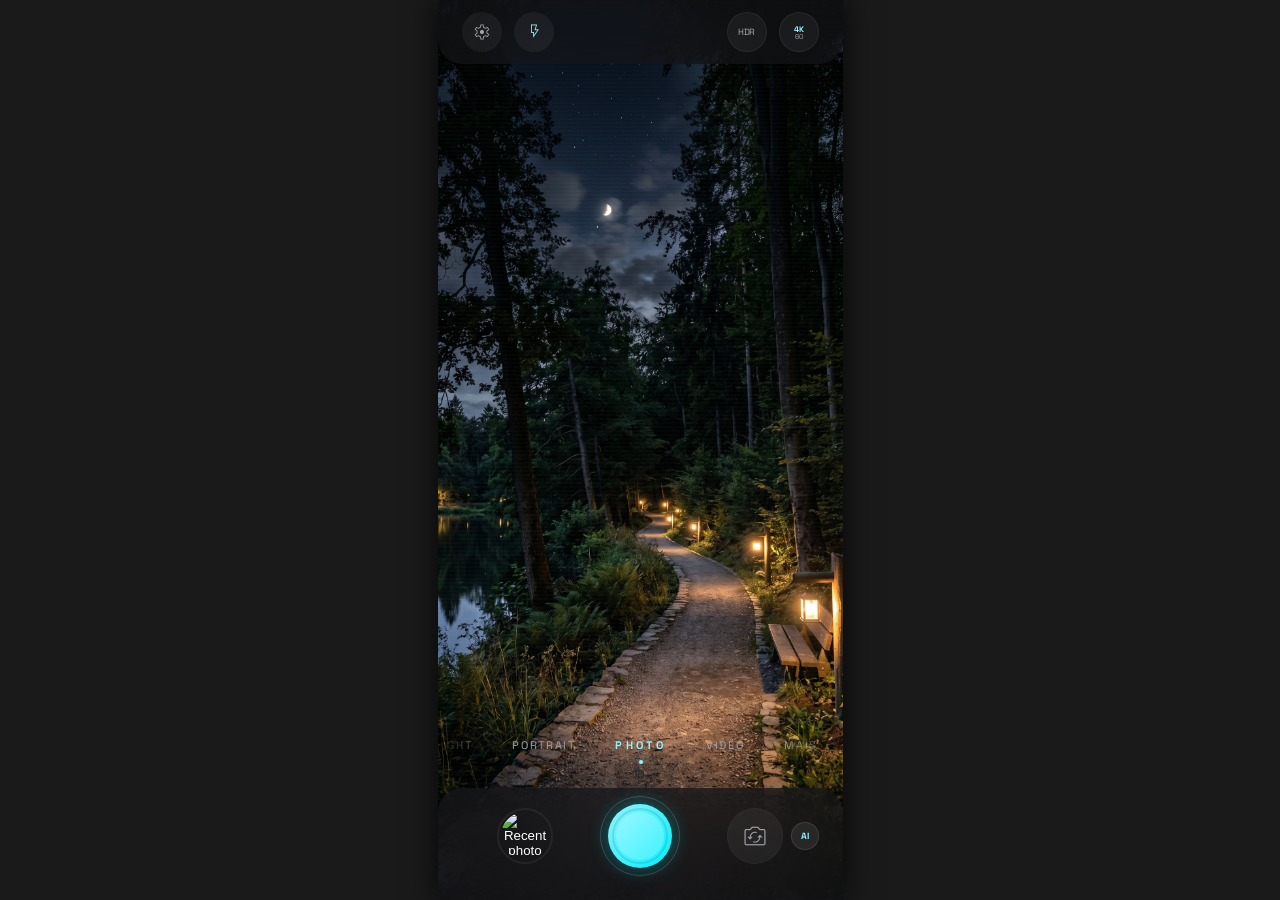
==== index.html @ 6287ccce "the english version" ====
<!DOCTYPE html>
<html lang="en">
<head>
    <meta charset="utf-8">
    <meta name="viewport" content="width=device-width, initial-scale=1.0, maximum-scale=1.0, user-scalable=no">
    <title>JOVI - Precision Camera</title>
    
    <!-- Fonts -->
    <link rel="preconnect" href="https://fonts.googleapis.com">
    <link rel="preconnect" href="https://fonts.gstatic.com" crossorigin>
    <link href="https://fonts.googleapis.com/css2?family=Inter:wght@400;500;600&family=Space+Grotesk:wght@300;400;500;700&display=swap" rel="stylesheet">
    <link href="https://fonts.googleapis.com/css2?family=Material+Symbols+Outlined:wght,FILL@100..700,0..1&display=swap" rel="stylesheet">
    
    <!-- Styles -->
    <link rel="stylesheet" href="src/css/style.css">
</head>
<body class="app-wrapper">
    <!-- App Container -->
    <main class="app-container" id="camera-app">
        <!-- Viewfinder Layer -->
        <div class="viewfinder-layer">
            <img id="camera-view" src="assets/imagem1.png" alt="Camera view" class="camera-view">
            <div class="scanline" aria-hidden="true"></div>
            <div class="viewfinder-overlay" aria-hidden="true"></div>
        </div>

        <!-- Top Navigation -->
        <header>
            <div class="header-group">
                <button class="icon-btn" aria-label="Settings">
                    <span class="material-symbols-outlined">settings</span>
                </button>
                <button class="icon-btn primary" aria-label="Flash">
                    <span class="material-symbols-outlined">flash_on</span>
                </button>
            </div>

            <div class="header-group">
                <button class="status-badge" aria-label="HDR settings">
                    <span class="badge-text-hdr">HDR</span>
                </button>
                <button class="status-badge" aria-label="Resolution and framerate">
                    <div class="badge-resolution">
                        <span class="res-main">4K</span>
                        <span class="res-sub">60</span>
                    </div>
                </button>
            </div>
        </header>

        <!-- Mode Picker -->
        <nav class="mode-picker" aria-label="Camera Modes">
            <div class="mode-list">
                <button class="mode-item">Night</button>
                <button class="mode-item">Portrait</button>
                <button class="mode-item active">Photo</button>
                <button class="mode-item">Video</button>
                <button class="mode-item">Mais</button>
            </div>
        </nav>

        <!-- Bottom Navigation -->
        <footer>
            <!-- Gallery -->
            <button class="gallery-btn" aria-label="Open Gallery">
                <img alt="Recent photo preview" class="gallery-img" src="https://lh3.googleusercontent.com/aida-public/[base64]">
            </button>

            <!-- Shutter -->
            <div class="shutter-container">
                <div class="shutter-glow" aria-hidden="true"></div>
                <button class="shutter-btn" aria-label="Take photo">
                    <div class="shutter-inner">
                        <div class="shutter-core"></div>
                    </div>
                </button>
            </div>

            <!-- Flip Camera & AI -->
            <div class="flip-wrapper">
                <button class="flip-btn" aria-label="Switch camera">
                    <span class="material-symbols-outlined">flip_camera_ios</span>
                </button>
                <button class="ai-btn" aria-label="AI Mode">AI</button>
            </div>
        </footer>

        <!-- AI Chat Overlay -->
        <section class="ai-overlay" id="ai-overlay">
            <div class="ai-panel">
                <!-- Header -->
                <div class="ai-header">
                    <div class="ai-header-left">
                        <span class="ai-logo">AI</span>
                        <span class="ai-title">JOVI AI</span>
                    </div>
                    <button class="ai-close-btn" id="ai-close" aria-label="Close AI">
                        <span class="material-symbols-outlined">close</span>
                    </button>
                </div>

                <!-- Messages -->
                <div class="ai-messages" id="ai-messages">
                    <div class="ai-msg ai-msg-bot">
                        <div class="ai-avatar">AI</div>
                        <div class="ai-bubble">Olá! Sou a JOVI AI. Como posso ajudar com sua foto?</div>
                    </div>
                </div>

                <!-- Input -->
                <div class="ai-input-area">
                    <input type="text" class="ai-input" id="ai-input" placeholder="Pergunte à IA..." />
                    <button class="ai-send-btn" id="ai-send" aria-label="Send message">
                        <span class="material-symbols-outlined">send</span>
                    </button>
                </div>
            </div>
        </section>
    </main>

    <script src="src/js/script.js"></script>
</body>
</html>
---- src/css/style.css ----
:root {
    --primary: #8ff5ff;
    --primary-container: #00eefc;
    --background: #0e0e0e;
    --surface-lowest: #000000;
    --surface-container: #191919;
    --on-surface: #ffffff;
    --on-surface-variant: #ababab;
    --outline-variant: rgba(72, 72, 72, 0.3);
    --zinc-900: #18181b;
    --white-5: rgba(255, 255, 255, 0.05);
    --white-10: rgba(255, 255, 255, 0.1);
    --white-20: rgba(255, 255, 255, 0.2);
    
    --font-headline: 'Space Grotesk', sans-serif;
    --font-body: 'Inter', sans-serif;
}

* {
    margin: 0;
    padding: 0;
    box-sizing: border-box;
}

body {
    background-color: #1a1a1a;
    color: var(--on-surface);
    font-family: var(--font-body);
    overflow: hidden;
    user-select: none;
    -webkit-user-select: none;
}

.app-wrapper {
    display: flex;
    justify-content: center;
    align-items: center;
    width: 100vw;
    width: 100dvw;
    height: 100vh;
    height: 100dvh;
}

.app-container {
    position: relative;
    aspect-ratio: 1260 / 2800;
    height: 100%;
    max-height: 100dvh;
    max-width: 100dvw;
    overflow: hidden;
    background-color: var(--surface-lowest);
    box-shadow: 0 0 30px rgba(0,0,0,0.8);
}

@media (max-aspect-ratio: 1260/2800) {
    .app-container {
        height: auto;
        width: 100%;
        box-shadow: none;
    }
}

/* Viewfinder */
.viewfinder-layer {
    position: absolute;
    inset: 0;
    z-index: 0;
    overflow: hidden;
    background-color: var(--surface-lowest);
}

.camera-view {
    position: absolute;
    inset: 0;
    width: 100%;
    height: 100%;
    object-fit: cover;
    transition: transform 0.5s ease-in-out;
}

.scanline {
    position: absolute;
    inset: 0;
    background: linear-gradient(to bottom, transparent 50%, rgba(143, 245, 255, 0.05) 50%);
    background-size: 100% 4px;
    opacity: 0.3;
    pointer-events: none;
}

.viewfinder-overlay {
    position: absolute;
    inset: 0;
    background: linear-gradient(to bottom, rgba(0,0,0,0.4) 0%, rgba(0,0,0,0) 20%, rgba(0,0,0,0) 80%, rgba(0,0,0,0.6) 100%);
    pointer-events: none;
}

/* Header */
header {
    position: absolute;
    top: 0;
    width: 100%;
    z-index: 50;
    display: flex;
    justify-content: space-between;
    align-items: center;
    padding: 0 1.5rem;
    height: 4rem;
    background-color: rgba(24, 24, 27, 0.6);
    backdrop-filter: blur(20px);
    -webkit-backdrop-filter: blur(20px);
    border-bottom-left-radius: 1.5rem;
    border-bottom-right-radius: 1.5rem;
}

.header-group {
    display: flex;
    align-items: center;
    gap: 0.75rem;
}

/* Buttons */
button {
    background: none;
    border: none;
    cursor: pointer;
    color: inherit;
    transition: all 0.2s ease;
    display: flex;
    align-items: center;
    justify-content: center;
    outline: none;
}

.icon-btn {
    width: 2.5rem;
    height: 2.5rem;
    border-radius: 50%;
    background-color: var(--white-5);
    color: #a1a1aa;
}

.icon-btn:active {
    transform: scale(0.9);
    background-color: var(--white-20);
}

.icon-btn.primary {
    color: var(--primary);
}

.status-badge {
    width: 2.5rem;
    height: 2.5rem;
    border-radius: 50%;
    background-color: var(--white-5);
    border: 1px solid var(--outline-variant);
}

.status-badge:active {
    transform: scale(0.9);
    background-color: var(--white-20);
}

.badge-text-hdr {
    font-family: var(--font-headline);
    font-size: 9px;
    letter-spacing: -0.025em;
    color: var(--on-surface-variant);
}

.badge-resolution {
    display: flex;
    flex-direction: column;
    align-items: center;
}

.res-main {
    font-family: var(--font-headline);
    font-size: 8px;
    color: var(--primary);
    font-weight: bold;
    line-height: 1;
}

.res-sub {
    font-family: var(--font-headline);
    font-size: 7px;
    color: #a1a1aa;
    line-height: 1;
}

/* Mode Picker */
.mode-picker {
    position: absolute;
    bottom: 8.5rem;
    width: 100%;
    z-index: 40;
    overflow: hidden;
}

.mode-list {
    display: flex;
    align-items: center;
    gap: 2.5rem;
    padding: 0 50%; /* Allow first/last items to center */
    overflow-x: auto;
    scrollbar-width: none;
    -ms-overflow-style: none;
    scroll-snap-type: x mandatory;
    mask-image: linear-gradient(to right, transparent, black 15%, black 85%, transparent);
    -webkit-mask-image: linear-gradient(to right, transparent, black 15%, black 85%, transparent);
}

.mode-list::-webkit-scrollbar {
    display: none;
}

.mode-item {
    color: #a1a1aa;
    font-family: var(--font-headline);
    font-size: 11px;
    letter-spacing: 0.15em;
    text-transform: uppercase;
    white-space: nowrap;
    scroll-snap-align: center;
    position: relative;
    padding-bottom: 0.75rem;
    flex-shrink: 0;
    transition: all 0.3s ease;
}

.mode-item:hover {
    color: var(--on-surface);
}

.mode-item.active {
    color: var(--primary);
    font-weight: bold;
    letter-spacing: 0.3em;
}

.mode-item.active::after {
    content: '';
    position: absolute;
    bottom: 0;
    left: 50%;
    transform: translateX(-50%);
    width: 4px;
    height: 4px;
    background-color: var(--primary);
    border-radius: 50%;
    box-shadow: 0 0 8px var(--primary);
}

/* Bottom Navigation */
footer {
    position: absolute;
    bottom: 0;
    width: 100%;
    z-index: 50;
    display: flex;
    justify-content: space-around;
    align-items: center;
    padding: 1rem 2rem 2rem;
    background-color: rgba(24, 24, 27, 0.7);
    backdrop-filter: blur(30px);
    -webkit-backdrop-filter: blur(30px);
    border-top-left-radius: 1.5rem;
    border-top-right-radius: 1.5rem;
}

.flip-wrapper {
    position: relative;
    width: 3.5rem;
    height: 3.5rem;
    display: flex;
    align-items: center;
    justify-content: center;
}

.ai-btn {
    position: absolute;
    left: 100%;
    margin-left: 0.5rem;
    width: 1.75rem;
    height: 1.75rem;
    border-radius: 50%;
    background-color: rgba(255, 255, 255, 0.08);
    color: var(--primary);
    font-size: 9px;
    font-weight: 700;
    font-family: var(--font-headline);
    border: 1px solid rgba(255, 255, 255, 0.1);
    transition: all 0.2s ease;
    display: flex;
    align-items: center;
    justify-content: center;
    cursor: pointer;
}

.ai-btn:active {
    transform: scale(0.9);
    background-color: rgba(255, 255, 255, 0.2);
}

.gallery-btn {
    width: 3.5rem;
    height: 3.5rem;
    border-radius: 50%;
    overflow: hidden;
    border: 2px solid var(--outline-variant);
    padding: 2px;
}

.gallery-btn:hover {
    transform: scale(1.1);
}

.gallery-img {
    width: 100%;
    height: 100%;
    object-fit: cover;
    border-radius: 50%;
}

.shutter-container {
    position: relative;
    display: flex;
    align-items: center;
    justify-content: center;
}

.shutter-glow {
    position: absolute;
    width: 5rem;
    height: 5rem;
    border-radius: 50%;
    border: 1px solid rgba(143, 245, 255, 0.2);
    animation: pulse 2s infinite;
    pointer-events: none;
}

.shutter-btn {
    width: 4rem;
    height: 4rem;
    border-radius: 50%;
    background: linear-gradient(to bottom right, var(--primary), var(--primary-container));
    box-shadow: 0 0 20px rgba(0, 240, 255, 0.4);
}

.shutter-btn:active {
    transform: scale(0.95);
    box-shadow: inset 0 0 10px rgba(0,0,0,0.2);
}

.shutter-inner {
    width: 3.5rem;
    height: 3.5rem;
    border: 2px solid rgba(0, 0, 0, 0.1);
    border-radius: 50%;
    display: flex;
    align-items: center;
    justify-content: center;
}

.shutter-core {
    width: 3rem;
    height: 3rem;
    background-color: rgba(255, 255, 255, 0.2);
    border-radius: 50%;
}

.flip-btn {
    width: 3.5rem;
    height: 3.5rem;
    border-radius: 50%;
    background-color: var(--white-5);
    border: 1px solid rgba(72, 72, 72, 0.2);
    color: #a1a1aa;
}

.flip-btn:hover {
    transform: scale(1.1);
}

.flip-btn:active {
    transform: scale(0.9);
    color: var(--primary);
}

/* Icons */
.material-symbols-outlined {
    font-variation-settings: 'FILL' 0, 'wght' 200, 'GRAD' 0, 'opsz' 24;
    font-size: 20px;
}

.flip-btn .material-symbols-outlined {
    font-size: 28px;
}

@keyframes pulse {
    0% { transform: scale(1); opacity: 0.5; }
    50% { transform: scale(1.1); opacity: 0.2; }
    100% { transform: scale(1); opacity: 0.5; }
}
/* More Screen Grid (Inside Viewfinder) */
.more-viewfinder-grid {
    position: absolute;
    inset: 0;
    z-index: 1;
    display: flex;
    flex-direction: column;
    padding: 6rem 1.5rem 12rem;
    overflow-y: auto;
    scrollbar-width: none;
}

.more-viewfinder-grid::-webkit-scrollbar {
    display: none;
}

.modes-grid {
    display: grid;
    grid-template-columns: repeat(3, 1fr);
    gap: 2rem 1rem;
    width: 100%;
}

.mode-option {
    display: flex;
    flex-direction: column;
    align-items: center;
    gap: 0.75rem;
    cursor: pointer;
    transition: transform 0.2s ease;
}

.mode-option:active {
    transform: scale(0.9);
}

.mode-icon-wrapper {
    width: 4rem;
    height: 4rem;
    border-radius: 50%;
    background-color: rgba(255, 255, 255, 0.05);
    border: 1px solid rgba(255, 255, 255, 0.1);
    display: flex;
    align-items: center;
    justify-content: center;
    color: var(--primary);
}

.mode-icon-wrapper .material-symbols-outlined {
    font-size: 24px;
    font-variation-settings: 'FILL' 0, 'wght' 300;
    display: inline-block;
    width: 24px;
    height: 24px;
    overflow: hidden;
}

.mode-label {
    font-family: var(--font-headline);
    font-size: 9px;
    letter-spacing: 0.05em;
    text-transform: uppercase;
    text-align: center;
    color: #efefef;
    font-weight: 500;
    max-width: 80px;
}

/* Background Grid (Subtle) */
.grid-pattern {
    position: absolute;
    inset: 0;
    background-image: 
        linear-gradient(rgba(255, 255, 255, 0.02) 1px, transparent 1px),
        linear-gradient(90deg, rgba(255, 255, 255, 0.02) 1px, transparent 1px);
    background-size: 30px 30px;
    pointer-events: none;
    z-index: 0;
}

/* Transitions */
.viewfinder-layer {
    transition: filter 0.5s cubic-bezier(0.4, 0, 0.2, 1);
}

.mode-transitioning .viewfinder-layer {
    filter: blur(10px) brightness(0.5);
}

/* ========================= */
/* AI Chat Overlay            */
/* ========================= */

.ai-overlay {
    position: absolute;
    inset: 0;
    z-index: 200;
    display: flex;
    align-items: flex-end;
    opacity: 0;
    pointer-events: none;
    transition: opacity 0.35s ease;
    overflow: hidden;
}

.ai-overlay.ai-overlay-visible {
    opacity: 1;
    pointer-events: auto;
}

.ai-panel {
    width: 100%;
    height: 85%;
    display: flex;
    flex-direction: column;
    background: rgba(10, 10, 12, 0.78);
    backdrop-filter: blur(24px);
    -webkit-backdrop-filter: blur(24px);
    border-top-left-radius: 1.5rem;
    border-top-right-radius: 1.5rem;
    border-top: 1px solid rgba(143, 245, 255, 0.1);
    transform: translateY(100%);
    transition: transform 0.4s cubic-bezier(0.32, 0.72, 0, 1);
}

.ai-overlay.ai-overlay-visible .ai-panel {
    transform: translateY(0);
}

/* Header */
.ai-header {
    display: flex;
    align-items: center;
    justify-content: space-between;
    padding: 1.25rem 1.5rem 1rem;
    border-bottom: 1px solid rgba(255, 255, 255, 0.06);
    flex-shrink: 0;
}

.ai-header-left {
    display: flex;
    align-items: center;
    gap: 0.75rem;
}

.ai-logo {
    width: 1.75rem;
    height: 1.75rem;
    border-radius: 50%;
    background: linear-gradient(135deg, var(--primary), var(--primary-container));
    color: #000;
    font-size: 9px;
    font-weight: 800;
    font-family: var(--font-headline);
    display: flex;
    align-items: center;
    justify-content: center;
}

.ai-title {
    font-family: var(--font-headline);
    font-size: 14px;
    font-weight: 600;
    letter-spacing: 0.1em;
    color: var(--on-surface);
}

.ai-close-btn {
    width: 2rem;
    height: 2rem;
    border-radius: 50%;
    background: rgba(255, 255, 255, 0.06);
    color: var(--on-surface-variant);
}

.ai-close-btn:active {
    transform: scale(0.9);
    background: var(--white-20);
}

.ai-close-btn .material-symbols-outlined {
    font-size: 18px;
}

/* Messages Area */
.ai-messages {
    flex: 1;
    overflow-y: auto;
    padding: 1.25rem 1rem;
    display: flex;
    flex-direction: column;
    gap: 1rem;
    scrollbar-width: none;
}

.ai-messages::-webkit-scrollbar {
    display: none;
}

.ai-msg {
    display: flex;
    align-items: flex-start;
    gap: 0.6rem;
    max-width: 90%;
    animation: aiMsgIn 0.3s ease-out;
}

.ai-msg-bot {
    align-self: flex-start;
}

.ai-msg-user {
    align-self: flex-end;
    flex-direction: row-reverse;
}

.ai-avatar {
    width: 1.5rem;
    height: 1.5rem;
    border-radius: 50%;
    background: linear-gradient(135deg, var(--primary), var(--primary-container));
    color: #000;
    font-size: 7px;
    font-weight: 800;
    font-family: var(--font-headline);
    display: flex;
    align-items: center;
    justify-content: center;
    flex-shrink: 0;
    margin-top: 0.15rem;
}

.ai-msg-user .ai-avatar {
    background: rgba(255, 255, 255, 0.15);
    color: var(--on-surface);
}

.ai-bubble {
    background: rgba(255, 255, 255, 0.06);
    border: 1px solid rgba(255, 255, 255, 0.05);
    border-radius: 1rem;
    padding: 0.65rem 0.9rem;
    font-size: 12px;
    line-height: 1.5;
    color: var(--on-surface);
    font-family: var(--font-body);
}

.ai-msg-user .ai-bubble {
    background: rgba(143, 245, 255, 0.1);
    border-color: rgba(143, 245, 255, 0.15);
}

/* Typing indicator */
.ai-typing .ai-bubble::after {
    content: '...';
    animation: aiDots 1.2s steps(4, end) infinite;
}

@keyframes aiDots {
    0% { content: ''; }
    25% { content: '.'; }
    50% { content: '..'; }
    75% { content: '...'; }
}

/* Input Area */
.ai-input-area {
    display: flex;
    align-items: center;
    gap: 0.5rem;
    padding: 0.75rem 1rem 1.5rem;
    border-top: 1px solid rgba(255, 255, 255, 0.06);
    flex-shrink: 0;
}

.ai-input {
    flex: 1;
    height: 2.5rem;
    border-radius: 1.25rem;
    border: 1px solid rgba(255, 255, 255, 0.1);
    background: rgba(255, 255, 255, 0.05);
    color: var(--on-surface);
    font-family: var(--font-body);
    font-size: 13px;
    padding: 0 1rem;
    outline: none;
    transition: border-color 0.2s ease;
}

.ai-input::placeholder {
    color: rgba(255, 255, 255, 0.3);
}

.ai-input:focus {
    border-color: rgba(143, 245, 255, 0.3);
}

.ai-send-btn {
    width: 2.5rem;
    height: 2.5rem;
    border-radius: 50%;
    background: linear-gradient(135deg, var(--primary), var(--primary-container));
    color: #000;
    flex-shrink: 0;
}

.ai-send-btn:active {
    transform: scale(0.9);
}

.ai-send-btn .material-symbols-outlined {
    font-size: 18px;
    font-variation-settings: 'FILL' 1;
}

@keyframes aiMsgIn {
    from {
        opacity: 0;
        transform: translateY(8px);
    }
    to {
        opacity: 1;
        transform: translateY(0);
    }
}
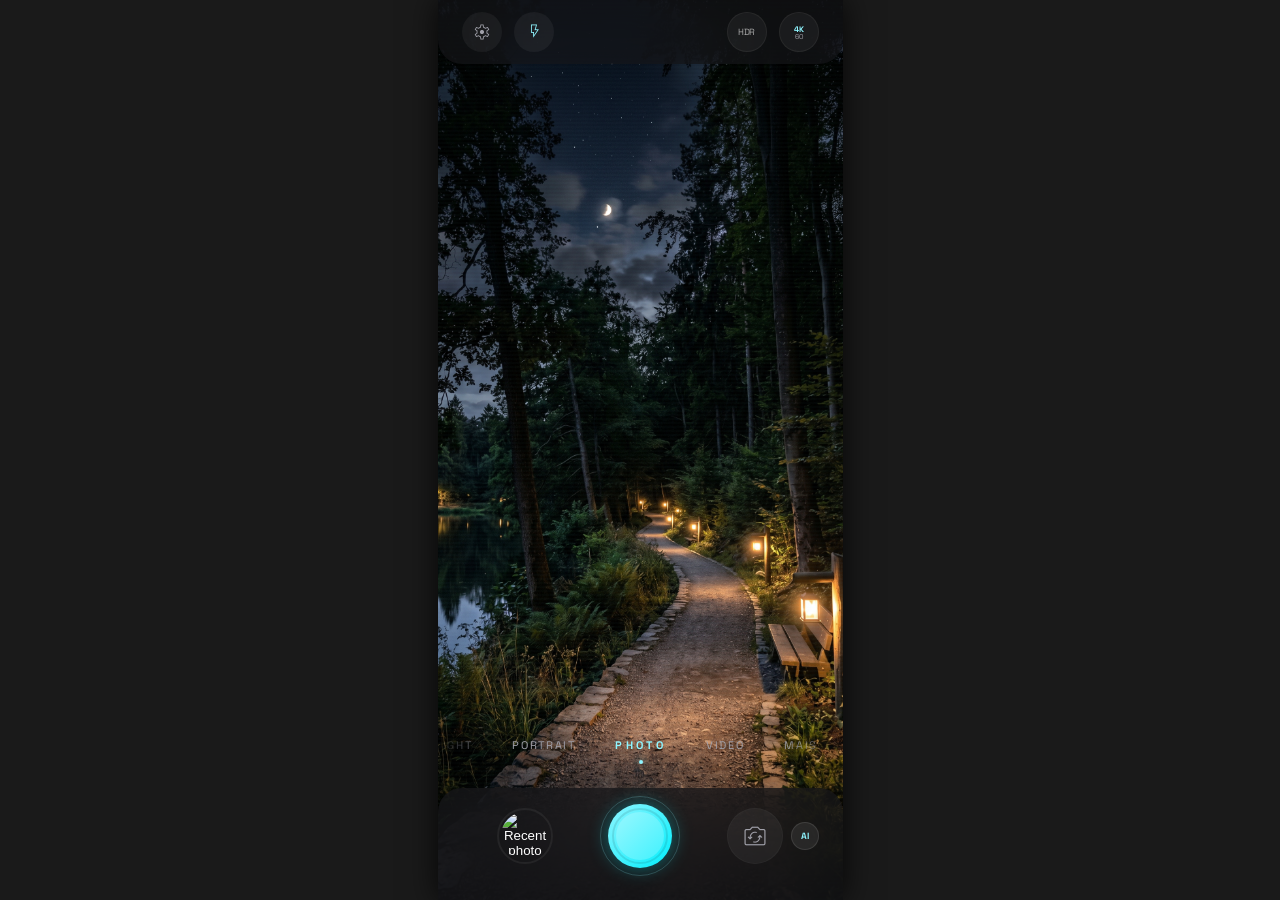
==== commit 8be51627: "docs: Traduz os comentários do código para português" ====
--- a/index.html
+++ b/index.html
@@ -5,13 +5,13 @@
     <meta name="viewport" content="width=device-width, initial-scale=1.0, maximum-scale=1.0, user-scalable=no">
     <title>JOVI - Precision Camera</title>
     
-    <!-- Fonts -->
+    <!-- API EXTERNO -->
     <link rel="preconnect" href="https://fonts.googleapis.com">
     <link rel="preconnect" href="https://fonts.gstatic.com" crossorigin>
     <link href="https://fonts.googleapis.com/css2?family=Inter:wght@400;500;600&family=Space+Grotesk:wght@300;400;500;700&display=swap" rel="stylesheet">
     <link href="https://fonts.googleapis.com/css2?family=Material+Symbols+Outlined:wght,FILL@100..700,0..1&display=swap" rel="stylesheet">
     
-    <!-- Styles -->
+    <!-- CSS EXTERNO -->
     <link rel="stylesheet" href="src/css/style.css">
 </head>
 <body class="app-wrapper">
@@ -19,12 +19,12 @@
     <main class="app-container" id="camera-app">
         <!-- Viewfinder Layer -->
         <div class="viewfinder-layer">
-            <img id="camera-view" src="assets/imagem1.png" alt="Camera view" class="camera-view">
+            <img id="camera-view" src="/assets/imagem1.png" alt="Camera view" class="camera-view">
             <div class="scanline" aria-hidden="true"></div>
             <div class="viewfinder-overlay" aria-hidden="true"></div>
         </div>
 
-        <!-- Top Navigation -->
+        <!-- Navegação superior -->
         <header>
             <div class="header-group">
                 <button class="icon-btn" aria-label="Settings">
@@ -48,7 +48,7 @@
             </div>
         </header>
 
-        <!-- Mode Picker -->
+        <!-- Seletor de modo -->
         <nav class="mode-picker" aria-label="Camera Modes">
             <div class="mode-list">
                 <button class="mode-item">Night</button>
@@ -59,9 +59,9 @@
             </div>
         </nav>
 
-        <!-- Bottom Navigation -->
+        <!-- Navegação inferior -->
         <footer>
-            <!-- Gallery -->
+            <!-- Galeria -->
             <button class="gallery-btn" aria-label="Open Gallery">
                 <img alt="Recent photo preview" class="gallery-img" src="https://lh3.googleusercontent.com/aida-public/[base64]">
             </button>
@@ -76,7 +76,7 @@
                 </button>
             </div>
 
-            <!-- Flip Camera & AI -->
+            <!-- Câmera Flip e IA -->
             <div class="flip-wrapper">
                 <button class="flip-btn" aria-label="Switch camera">
                     <span class="material-symbols-outlined">flip_camera_ios</span>
@@ -85,7 +85,7 @@
             </div>
         </footer>
 
-        <!-- AI Chat Overlay -->
+        <!-- Sobreposição de chat com IA -->
         <section class="ai-overlay" id="ai-overlay">
             <div class="ai-panel">
                 <!-- Header -->
@@ -99,7 +99,7 @@
                     </button>
                 </div>
 
-                <!-- Messages -->
+                <!-- Mensagens -->
                 <div class="ai-messages" id="ai-messages">
                     <div class="ai-msg ai-msg-bot">
                         <div class="ai-avatar">AI</div>
@@ -107,7 +107,7 @@
                     </div>
                 </div>
 
-                <!-- Input -->
+                <!-- Entrada -->
                 <div class="ai-input-area">
                     <input type="text" class="ai-input" id="ai-input" placeholder="Pergunte à IA..." />
                     <button class="ai-send-btn" id="ai-send" aria-label="Send message">
@@ -117,7 +117,8 @@
             </div>
         </section>
     </main>
-
+            
+    <!-- JS EXTERNO -->
     <script src="src/js/script.js"></script>
 </body>
 </html>
--- a/src/css/style.css
+++ b/src/css/style.css
@@ -189,7 +189,7 @@
     line-height: 1;
 }
 
-/* Mode Picker */
+/* Seletor de modo */
 .mode-picker {
     position: absolute;
     bottom: 8.5rem;
@@ -202,7 +202,7 @@
     display: flex;
     align-items: center;
     gap: 2.5rem;
-    padding: 0 50%; /* Allow first/last items to center */
+    padding: 0 50%; /* Permitir que o primeiro e o último item fiquem centralizados */
     overflow-x: auto;
     scrollbar-width: none;
     -ms-overflow-style: none;
@@ -252,7 +252,7 @@
     box-shadow: 0 0 8px var(--primary);
 }
 
-/* Bottom Navigation */
+/* Navegação na parte inferior */
 footer {
     position: absolute;
     bottom: 0;
@@ -388,7 +388,7 @@
     color: var(--primary);
 }
 
-/* Icons */
+/* Ícones */
 .material-symbols-outlined {
     font-variation-settings: 'FILL' 0, 'wght' 200, 'GRAD' 0, 'opsz' 24;
     font-size: 20px;
@@ -403,7 +403,7 @@
     50% { transform: scale(1.1); opacity: 0.2; }
     100% { transform: scale(1); opacity: 0.5; }
 }
-/* More Screen Grid (Inside Viewfinder) */
+/* Mais grade na tela (dentro do visor) */
 .more-viewfinder-grid {
     position: absolute;
     inset: 0;
@@ -471,7 +471,7 @@
     max-width: 80px;
 }
 
-/* Background Grid (Subtle) */
+/* Fundo em grade (sutil) */
 .grid-pattern {
     position: absolute;
     inset: 0;
@@ -483,7 +483,7 @@
     z-index: 0;
 }
 
-/* Transitions */
+/* Transições */
 .viewfinder-layer {
     transition: filter 0.5s cubic-bezier(0.4, 0, 0.2, 1);
 }
@@ -493,7 +493,7 @@
 }
 
 /* ========================= */
-/* AI Chat Overlay            */
+/* Janela de bate-papo com IA */
 /* ========================= */
 
 .ai-overlay {
@@ -587,7 +587,7 @@
     font-size: 18px;
 }
 
-/* Messages Area */
+/* Área de mensagens */
 .ai-messages {
     flex: 1;
     overflow-y: auto;
@@ -656,7 +656,7 @@
     border-color: rgba(143, 245, 255, 0.15);
 }
 
-/* Typing indicator */
+/* Indicador de digitação */
 .ai-typing .ai-bubble::after {
     content: '...';
     animation: aiDots 1.2s steps(4, end) infinite;
@@ -669,7 +669,7 @@
     75% { content: '...'; }
 }
 
-/* Input Area */
+/* Área de entrada */
 .ai-input-area {
     display: flex;
     align-items: center;
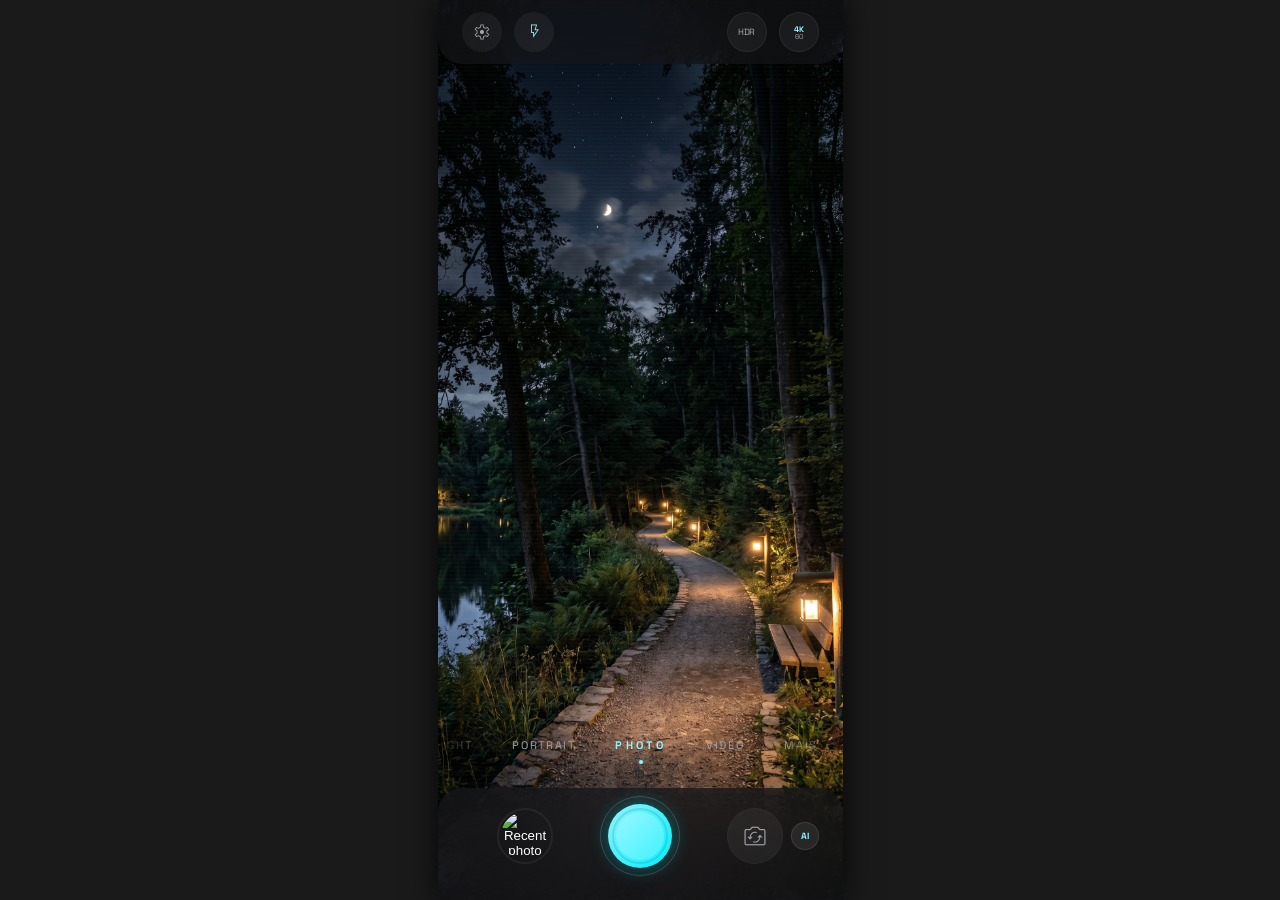
==== commit 9211a5d8: "refactor: move pasta assets para dentro de src" ====
--- a/index.html
+++ b/index.html
@@ -19,7 +19,7 @@
     <main class="app-container" id="camera-app">
         <!-- Viewfinder Layer -->
         <div class="viewfinder-layer">
-            <img id="camera-view" src="/assets/imagem1.png" alt="Camera view" class="camera-view">
+            <img id="camera-view" src="src/assets/imagem1.png" alt="Camera view" class="camera-view">
             <div class="scanline" aria-hidden="true"></div>
             <div class="viewfinder-overlay" aria-hidden="true"></div>
         </div>
